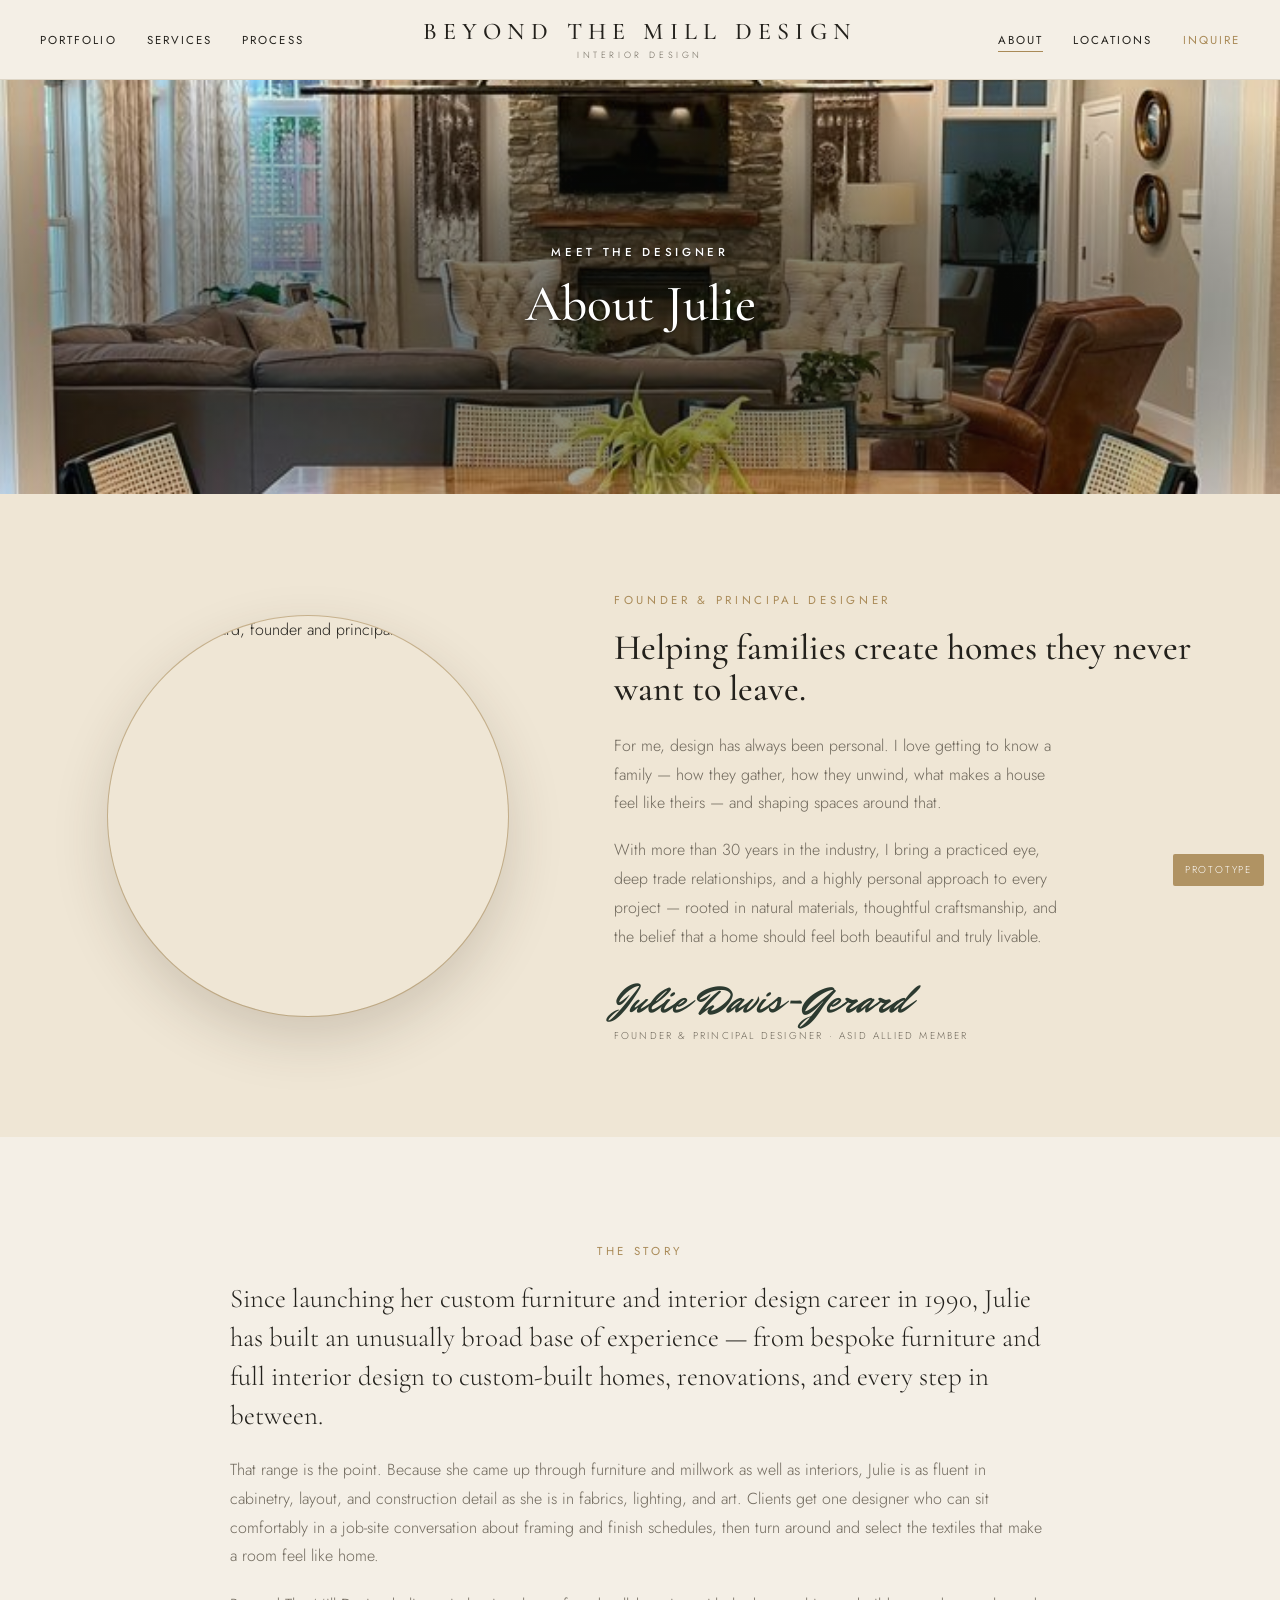
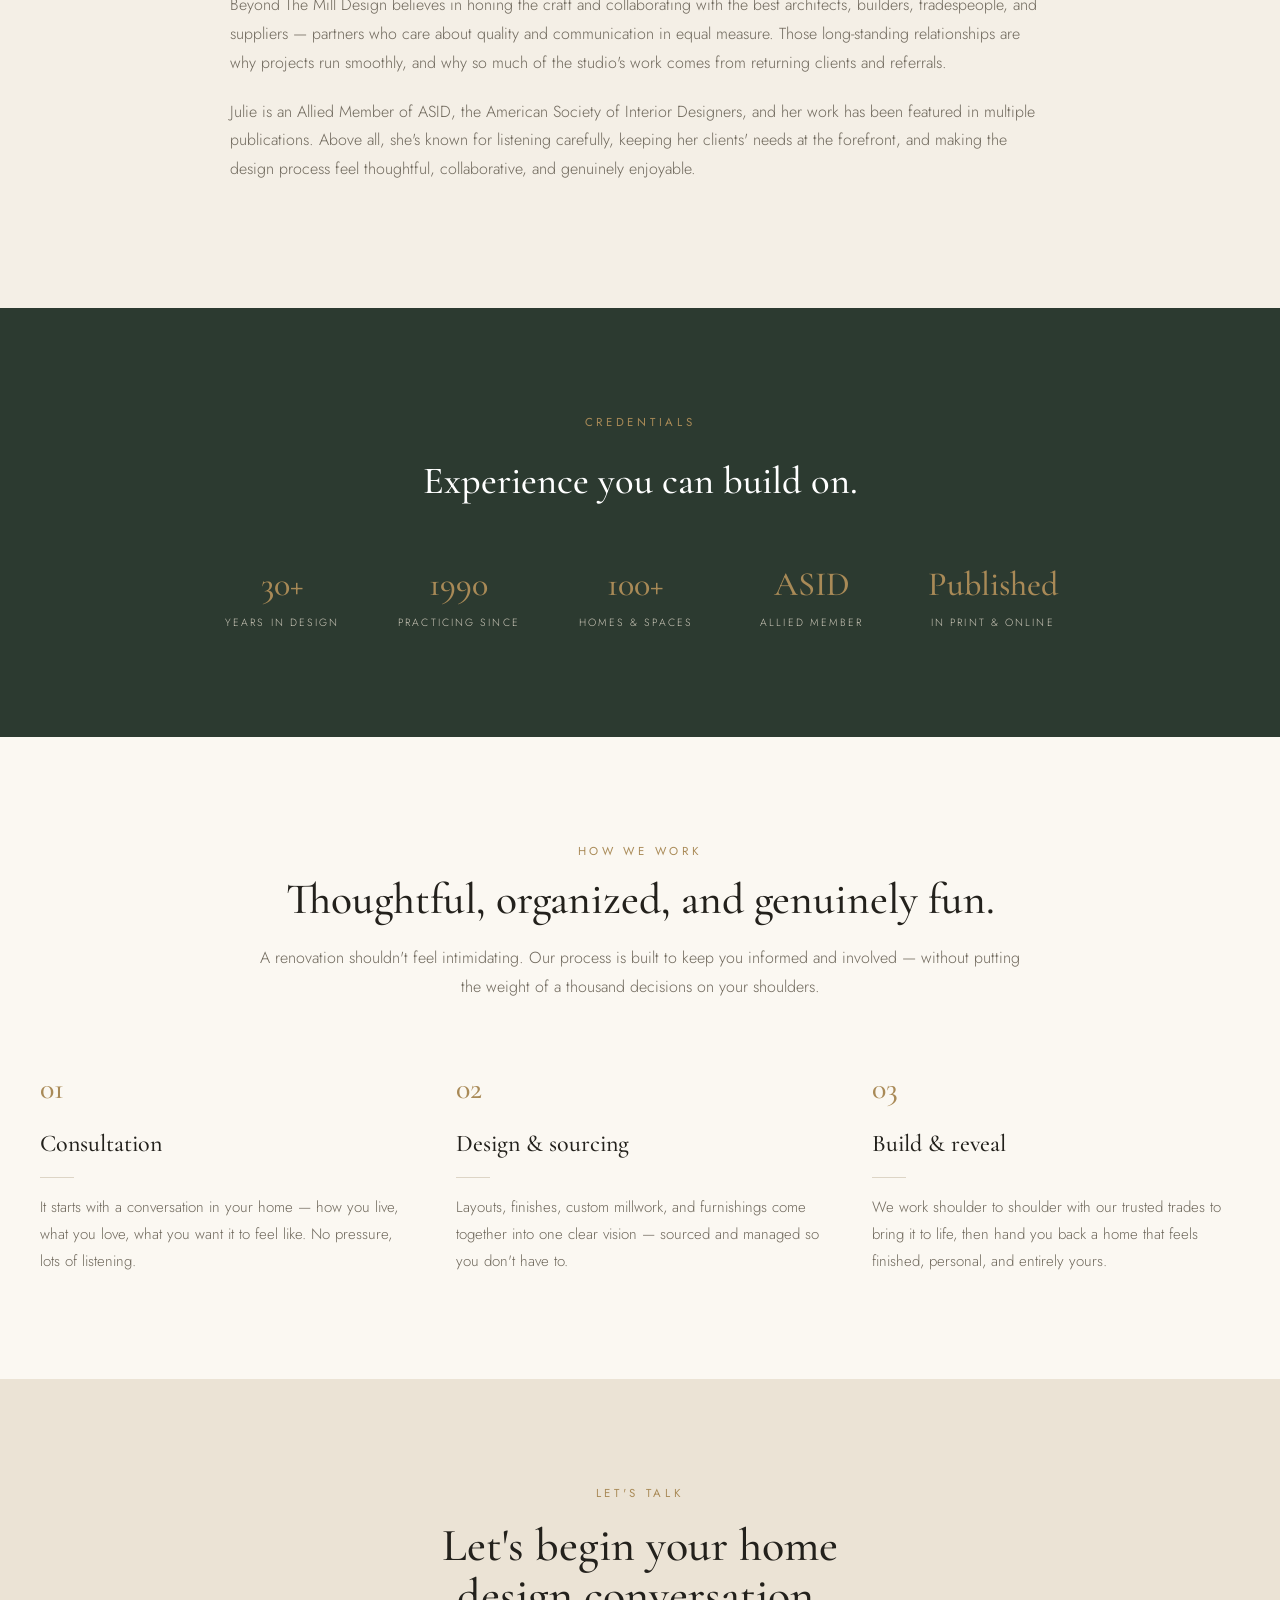
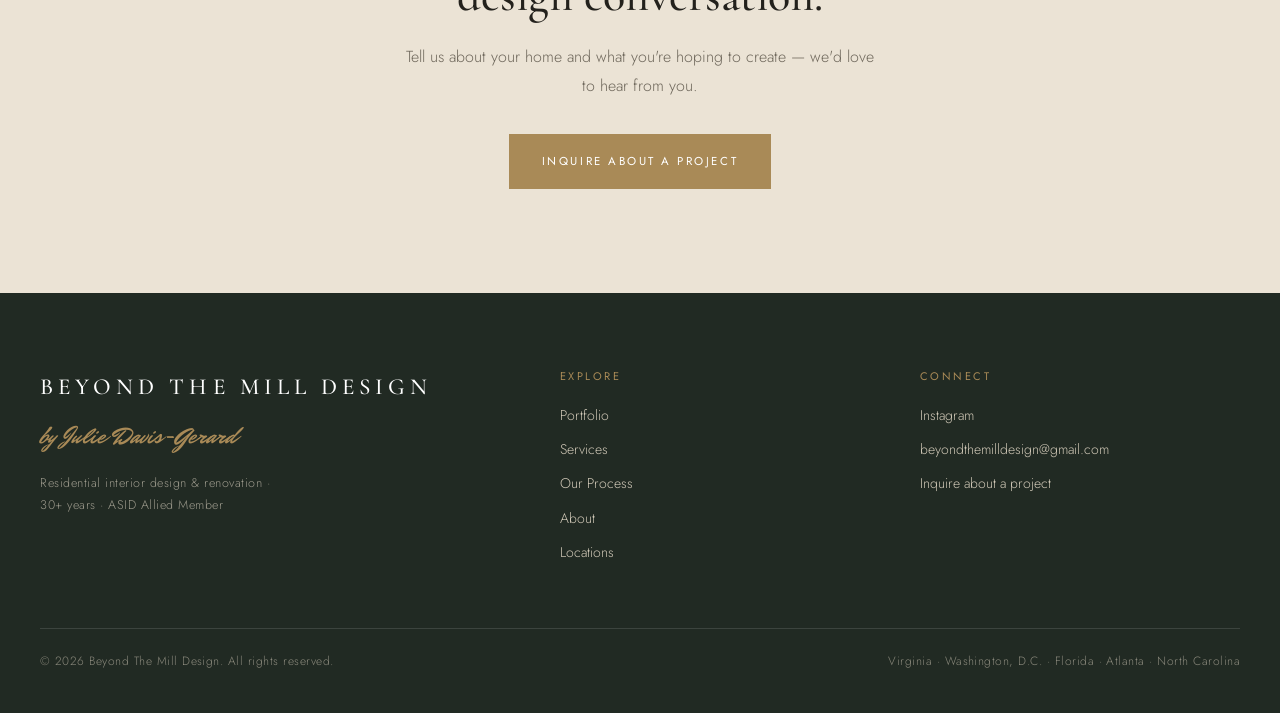
==== about.html @ 93b98fa6 "Full site build-out: Portfolio, Services, About, Contact pages + shared stylesheet Co-Authored-By: C" ====
<!DOCTYPE html>
<html lang="en">
<head>
<meta charset="utf-8" />
<meta name="viewport" content="width=device-width, initial-scale=1" />
<title>About Julie — Beyond The Mill Design</title>
<link rel="preconnect" href="https://fonts.googleapis.com">
<link rel="preconnect" href="https://fonts.gstatic.com" crossorigin>
<link href="https://fonts.googleapis.com/css2?family=Cormorant+Garamond:ital,wght@0,400;0,500;0,600;1,400;1,500&family=Jost:wght@300;400;500&family=Mr+Dafoe&display=swap" rel="stylesheet">
<link rel="stylesheet" href="styles.css">
</head>
<body>

<header>
  <nav class="nav">
    <ul>
      <li><a href="portfolio.html">Portfolio</a></li>
      <li><a href="services.html">Services</a></li>
      <li><a href="index.html#process">Process</a></li>
    </ul>
    <div class="brand"><a href="index.html">
      <div class="name">BEYOND THE MILL DESIGN</div>
      <div class="sub">Interior Design</div>
    </a></div>
    <ul class="right">
      <li><a class="active" href="about.html">About</a></li>
      <li><a href="index.html#locations">Locations</a></li>
      <li><a class="inq" href="contact.html">Inquire</a></li>
    </ul>
  </nav>
</header>

<div class="banner">
  <img src="img/feat-1.jpg" alt="Classic living and dining room with stone fireplace">
  <div class="scrim"></div>
  <div class="inner">
    <div class="eyebrow">Meet the designer</div>
    <h1 class="serif">About Julie</h1>
  </div>
</div>

<section class="meet">
  <div class="row">
    <div class="media">
      <div class="portrait"><img src="https://static.wixstatic.com/media/a0bb2b_3e01b8cb6d084d5195e353aed743e5ec~mv2.jpg/v1/fill/w_700,h_700,al_c,q_90,enc_avif,quality_auto/julie.jpg" alt="Julie Davis-Gerard, founder and principal designer"></div>
    </div>
    <div class="txt">
      <div class="eyebrow">Founder &amp; principal designer</div>
      <h2 class="serif">Helping families create homes they never want to leave.</h2>
      <p>For me, design has always been personal. I love getting to know a family — how they gather, how they unwind, what makes a house feel like theirs — and shaping spaces around that.</p>
      <p>With more than 30 years in the industry, I bring a practiced eye, deep trade relationships, and a highly personal approach to every project — rooted in natural materials, thoughtful craftsmanship, and the belief that a home should feel both beautiful and truly livable.</p>
      <div class="sig">Julie Davis-Gerard<small>Founder &amp; Principal Designer · ASID Allied Member</small></div>
    </div>
  </div>
</section>

<section class="services">
  <div class="narrow prose">
    <div class="eyebrow center" style="text-align:center">The story</div>
    <p class="lead-in" style="margin-top:18px">Since launching her custom furniture and interior design career in 1990, Julie has built an unusually broad base of experience — from bespoke furniture and full interior design to custom-built homes, renovations, and every step in between.</p>
    <p>That range is the point. Because she came up through furniture and millwork as well as interiors, Julie is as fluent in cabinetry, layout, and construction detail as she is in fabrics, lighting, and art. Clients get one designer who can sit comfortably in a job-site conversation about framing and finish schedules, then turn around and select the textiles that make a room feel like home.</p>
    <p>Beyond The Mill Design believes in honing the craft and collaborating with the best architects, builders, tradespeople, and suppliers — partners who care about quality and communication in equal measure. Those long-standing relationships are why projects run smoothly, and why so much of the studio's work comes from returning clients and referrals.</p>
    <p>Julie is an Allied Member of ASID, the American Society of Interior Designers, and her work has been featured in multiple publications. Above all, she's known for listening carefully, keeping her clients' needs at the forefront, and making the design process feel thoughtful, collaborative, and genuinely enjoyable.</p>
  </div>
</section>

<section class="cred">
  <div class="wrap">
    <div class="eyebrow">Credentials</div>
    <h2 class="serif">Experience you can build on.</h2>
    <div class="stats">
      <div class="stat"><div class="n serif">30+</div><div class="l">Years in design</div></div>
      <div class="stat"><div class="n serif">1990</div><div class="l">Practicing since</div></div>
      <div class="stat"><div class="n serif">100+</div><div class="l">Homes &amp; spaces</div></div>
      <div class="stat"><div class="n serif">ASID</div><div class="l">Allied member</div></div>
      <div class="stat"><div class="n serif">Published</div><div class="l">In print &amp; online</div></div>
    </div>
  </div>
</section>

<section class="process">
  <div class="wrap">
    <div class="sec-head">
      <div class="eyebrow">How we work</div>
      <h2 class="serif">Thoughtful, organized, and genuinely fun.</h2>
      <p>A renovation shouldn't feel intimidating. Our process is built to keep you informed and involved — without putting the weight of a thousand decisions on your shoulders.</p>
    </div>
    <div class="steps">
      <div class="step">
        <div class="no serif">01</div>
        <h3 class="serif">Consultation</h3>
        <div class="ln"></div>
        <p>It starts with a conversation in your home — how you live, what you love, what you want it to feel like. No pressure, lots of listening.</p>
      </div>
      <div class="step">
        <div class="no serif">02</div>
        <h3 class="serif">Design &amp; sourcing</h3>
        <div class="ln"></div>
        <p>Layouts, finishes, custom millwork, and furnishings come together into one clear vision — sourced and managed so you don't have to.</p>
      </div>
      <div class="step">
        <div class="no serif">03</div>
        <h3 class="serif">Build &amp; reveal</h3>
        <div class="ln"></div>
        <p>We work shoulder to shoulder with our trusted trades to bring it to life, then hand you back a home that feels finished, personal, and entirely yours.</p>
      </div>
    </div>
  </div>
</section>

<section class="cta">
  <div class="wrap">
    <div class="eyebrow">Let's talk</div>
    <h2 class="serif">Let's begin your home design conversation.</h2>
    <p>Tell us about your home and what you're hoping to create — we'd love to hear from you.</p>
    <a class="btn fill" href="contact.html">Inquire About a Project</a>
  </div>
</section>

<footer>
  <div class="fgrid">
    <div>
      <div class="name">BEYOND THE MILL DESIGN</div>
      <div class="by">by Julie Davis-Gerard</div>
      <div class="tag">Residential interior design &amp; renovation · 30+ years · ASID Allied Member</div>
    </div>
    <div>
      <h4>Explore</h4>
      <a href="portfolio.html">Portfolio</a>
      <a href="services.html">Services</a>
      <a href="index.html#process">Our Process</a>
      <a href="about.html">About</a>
      <a href="index.html#locations">Locations</a>
    </div>
    <div>
      <h4>Connect</h4>
      <a href="#">Instagram</a>
      <a href="mailto:beyondthemilldesign@gmail.com">beyondthemilldesign@gmail.com</a>
      <a href="contact.html">Inquire about a project</a>
    </div>
  </div>
  <div class="fbar">
    <span>© 2026 Beyond The Mill Design. All rights reserved.</span>
    <span>Virginia · Washington, D.C. · Florida · Atlanta · North Carolina</span>
  </div>
</footer>

<div class="badge">Prototype</div>

</body>
</html>
---- styles.css ----
:root{
  --cream:#F4EFE6; --cream2:#EBE3D5; --paper:#FBF8F2;
  --ink:#23211C; --muted:#6F685C; --line:#DDD5C6;
  --ever:#2C3A30; --ever-deep:#212A23; --brass:#A98A57;
}
*{box-sizing:border-box;margin:0;padding:0}
html{scroll-behavior:smooth}
body{background:var(--cream);color:var(--ink);font-family:'Jost',sans-serif;font-weight:300;line-height:1.8;-webkit-font-smoothing:antialiased}
img{display:block;width:100%;height:100%;object-fit:cover}
.serif{font-family:'Cormorant Garamond',Georgia,serif}
.eyebrow{font-family:'Jost',sans-serif;font-weight:400;text-transform:uppercase;letter-spacing:.32em;font-size:11.5px;color:var(--brass)}
.btn{display:inline-block;font-family:'Jost',sans-serif;font-weight:400;text-transform:uppercase;letter-spacing:.22em;font-size:11.5px;padding:16px 32px;border:1px solid var(--ink);color:var(--ink);text-decoration:none;background:transparent;transition:.35s;cursor:pointer}
.btn:hover{background:var(--ink);color:var(--cream)}
.btn.light{border-color:rgba(255,255,255,.85);color:#fff}
.btn.light:hover{background:#fff;color:var(--ink)}
.btn.fill{background:var(--brass);border-color:var(--brass);color:#fff}
.btn.fill:hover{background:transparent;color:#fff;border-color:#fff}
.btn.fill.dark:hover{color:var(--ever);background:#fff;border-color:#fff}
.btn.solid{background:var(--ever);border-color:var(--ever);color:#fff}
.btn.solid:hover{background:transparent;color:var(--ever)}

/* HEADER */
header{position:sticky;top:0;z-index:50;background:rgba(244,239,230,.97);border-bottom:1px solid var(--line)}
.nav{display:grid;grid-template-columns:1fr auto 1fr;align-items:center;max-width:1320px;margin:0 auto;padding:20px 40px}
.nav ul{list-style:none;display:flex;gap:30px}
.nav a{font-family:'Jost',sans-serif;font-weight:400;text-transform:uppercase;letter-spacing:.18em;font-size:11.5px;color:var(--ink);text-decoration:none;padding-bottom:3px;border-bottom:1px solid transparent;transition:.3s}
.nav a:hover{border-color:var(--brass);color:var(--ever)}
.nav a.inq{color:var(--brass)}
.nav a.active{border-color:var(--brass)}
.nav .right{justify-content:flex-end}
.brand{text-align:center;line-height:1}
.brand a{text-decoration:none;color:inherit}
.brand .name{font-family:'Cormorant Garamond',serif;font-weight:500;font-size:24px;letter-spacing:.26em;color:var(--ink);white-space:nowrap}
.brand .sub{font-family:'Jost',sans-serif;font-weight:300;text-transform:uppercase;letter-spacing:.4em;font-size:9px;color:var(--muted);margin-top:6px}

/* HOME HERO */
.hero{position:relative;height:92vh;min-height:620px}
.hero img{position:absolute;inset:0}
.hero .scrim{position:absolute;inset:0;background:radial-gradient(ellipse 82% 60% at 50% 74%,rgba(13,15,11,.6) 0%,rgba(13,15,11,.46) 34%,rgba(13,15,11,.2) 60%,rgba(13,15,11,0) 80%)}
.hero .inner{position:absolute;left:0;right:0;bottom:8%;text-align:center;color:#fff;padding:0 24px}
.hero .eyebrow{color:#fff;font-weight:500;text-shadow:0 1px 3px rgba(0,0,0,.75),0 0 16px rgba(0,0,0,.75)}
.hero h1{font-family:'Cormorant Garamond',serif;font-weight:500;font-size:clamp(30px,3.8vw,50px);line-height:1.15;margin:16px auto 26px;max-width:19ch;text-shadow:0 0 2px rgba(0,0,0,.55),0 1px 3px rgba(0,0,0,.6),0 0 24px rgba(0,0,0,.6)}
.hero .ctas{display:flex;gap:16px;justify-content:center;flex-wrap:wrap}

/* PAGE BANNER (interior pages) */
.banner{position:relative;height:46vh;min-height:340px}
.banner img{position:absolute;inset:0}
.banner .scrim{position:absolute;inset:0;background:radial-gradient(ellipse 85% 75% at 50% 60%,rgba(13,15,11,.62) 0%,rgba(13,15,11,.45) 40%,rgba(13,15,11,.18) 70%,rgba(13,15,11,0) 90%)}
.banner .inner{position:absolute;inset:0;display:flex;flex-direction:column;align-items:center;justify-content:center;text-align:center;color:#fff;padding:0 24px}
.banner .eyebrow{color:#fff;font-weight:500;text-shadow:0 1px 3px rgba(0,0,0,.75),0 0 16px rgba(0,0,0,.7)}
.banner h1{font-family:'Cormorant Garamond',serif;font-weight:500;font-size:clamp(32px,4vw,54px);line-height:1.1;margin-top:14px;text-shadow:0 1px 3px rgba(0,0,0,.55),0 0 24px rgba(0,0,0,.55)}

/* SECTION SHELL */
section{padding:104px 40px}
.wrap{max-width:1240px;margin:0 auto}
.narrow{max-width:820px;margin:0 auto}
.center{text-align:center}
.sec-head{text-align:center;max-width:780px;margin:0 auto 60px}
.sec-head h2{font-family:'Cormorant Garamond',serif;font-weight:500;font-size:clamp(30px,3.4vw,46px);line-height:1.12;margin-top:14px}
.sec-head p{color:var(--muted);font-size:16px;margin-top:20px}

/* INTRO (home) */
.intro{background:var(--cream)}
.intro .split{display:grid;grid-template-columns:minmax(0,1fr) minmax(0,1.08fr);gap:56px;align-items:center;max-width:1180px;margin:0 auto}
.intro .lead{text-align:left}
.intro .collage{display:grid;grid-template-columns:minmax(0,1fr) minmax(0,1fr);grid-template-rows:206px 206px;gap:14px}
.intro .collage .tall{grid-row:1 / span 2}
.intro .statement{font-family:'Cormorant Garamond',serif;font-weight:400;font-size:clamp(24px,2.5vw,35px);line-height:1.34;margin:18px 0 0}
.intro p.body{margin:22px 0 0;color:var(--muted);font-size:16px}
.rule{width:46px;height:1px;background:var(--brass);margin:30px 0 0}

/* PROJECT CARDS */
.featured{background:var(--paper)}
.grid3{display:grid;grid-template-columns:repeat(3,minmax(0,1fr));gap:26px}
.card{position:relative;overflow:hidden}
.card .ph{position:relative;aspect-ratio:4/5;overflow:hidden}
.card .ph img{transition:transform 1.1s ease}
.card:hover .ph img{transform:scale(1.05)}
.card .label{position:absolute;left:18px;right:18px;bottom:18px;background:rgba(33,42,35,.82);color:#fff;padding:15px 20px;display:flex;justify-content:space-between;align-items:center;gap:12px}
.card .label .nm{font-family:'Cormorant Garamond',serif;font-size:21px;font-weight:500;line-height:1.1}
.card .label .vp{font-family:'Jost',sans-serif;text-transform:uppercase;letter-spacing:.18em;font-size:10px;color:rgba(255,255,255,.85);white-space:nowrap}
.card .place{font-family:'Jost',sans-serif;text-transform:uppercase;letter-spacing:.22em;font-size:11px;color:var(--muted);margin-top:16px;text-align:center}

/* SERVICES */
.services{background:var(--cream)}
.svc-grid{display:grid;grid-template-columns:repeat(auto-fit,minmax(240px,1fr));gap:34px 40px;margin-top:8px}
.svc h3{font-family:'Cormorant Garamond',serif;font-weight:500;font-size:23px;margin-bottom:4px}
.svc .ln{width:30px;height:1px;background:var(--brass);margin:12px 0 14px}
.svc p{color:var(--muted);font-size:15px}
.svc-row{display:grid;grid-template-columns:minmax(0,1fr) minmax(0,1fr);gap:56px;align-items:center;margin-bottom:80px}
.svc-row:last-child{margin-bottom:0}
.svc-row.flip .media{order:2}
.svc-row .media{aspect-ratio:4/3;overflow:hidden}
.svc-row h3{font-family:'Cormorant Garamond',serif;font-weight:500;font-size:clamp(24px,2.4vw,32px);margin:14px 0 0}
.svc-row p{color:var(--muted);font-size:16px;margin-top:18px}
.svc-row ul{list-style:none;margin-top:20px}
.svc-row li{color:var(--muted);font-size:15px;padding-left:20px;position:relative;margin-bottom:8px}
.svc-row li::before{content:"";position:absolute;left:0;top:13px;width:9px;height:1px;background:var(--brass)}

/* CREDIBILITY */
.cred{background:var(--ever);color:#EFE7D7;text-align:center}
.cred .eyebrow{color:var(--brass)}
.cred h2{font-family:'Cormorant Garamond',serif;font-weight:500;font-size:clamp(28px,3vw,40px);color:#fff;margin:14px 0 0}
.stats{display:flex;flex-wrap:wrap;justify-content:center;gap:40px 56px;margin-top:52px}
.stat{min-width:120px}
.stat .n{font-family:'Cormorant Garamond',serif;font-weight:500;font-size:34px;color:var(--brass);line-height:1}
.stat .l{font-family:'Jost',sans-serif;text-transform:uppercase;letter-spacing:.2em;font-size:10.5px;color:rgba(239,231,215,.82);margin-top:12px}

/* MEET / ABOUT */
.meet{background:#EFE6D5;padding:96px 40px}
.meet .row{display:grid;grid-template-columns:0.9fr 1.1fr;align-items:center;gap:5%;max-width:1160px;margin:0 auto}
.meet .media{display:flex;justify-content:center}
.meet .portrait{width:min(400px,82%);aspect-ratio:1;border-radius:50%;overflow:hidden;box-shadow:0 0 0 1px rgba(169,138,87,.55),0 22px 55px rgba(60,45,25,.18)}
.meet .txt{display:flex;flex-direction:column;justify-content:center;padding:0}
.meet .txt h2{font-family:'Cormorant Garamond',serif;font-weight:500;font-size:clamp(28px,2.8vw,40px);line-height:1.16;margin:16px 0 22px}
.meet .txt p{color:var(--muted);font-size:16px;margin-bottom:18px;max-width:50ch}
.meet .sig{font-family:'Mr Dafoe',cursive;font-size:40px;color:var(--ever);margin-top:12px;line-height:1}
.meet .sig small{display:block;font-family:'Jost',sans-serif;font-style:normal;text-transform:uppercase;letter-spacing:.22em;font-size:10px;color:var(--muted);margin-top:10px}
.prose p{color:var(--muted);font-size:16px;margin-bottom:20px}
.prose p.lead-in{font-family:'Cormorant Garamond',serif;font-size:clamp(21px,2.1vw,28px);line-height:1.45;color:var(--ink)}

/* PROCESS */
.process{background:var(--paper)}
.steps{display:grid;grid-template-columns:repeat(3,minmax(0,1fr));gap:48px;margin-top:8px}
.step .no{font-family:'Cormorant Garamond',serif;font-size:30px;color:var(--brass);font-weight:500}
.step h3{font-family:'Cormorant Garamond',serif;font-weight:500;font-size:24px;margin:6px 0 12px}
.step .ln{width:34px;height:1px;background:var(--line);margin:0 0 16px}
.step p{color:var(--muted);font-size:15px}

/* LOCATIONS */
.where{background:var(--ever);color:#EFE7D7;text-align:center}
.where .eyebrow{color:var(--brass)}
.where h2{font-family:'Cormorant Garamond',serif;font-weight:500;font-size:clamp(30px,3.4vw,46px);margin:16px 0 26px;color:#fff}
.where p{max-width:64ch;margin:0 auto;color:rgba(239,231,215,.82);font-size:16px}
.regions{display:flex;flex-wrap:nowrap;justify-content:center;gap:0 clamp(18px,2.2vw,32px);margin:42px auto 36px;max-width:none}
.regions span{font-family:'Cormorant Garamond',serif;font-size:clamp(15px,1.5vw,21px);color:#fff;position:relative;white-space:nowrap}
.regions span:not(:last-child)::after{content:"·";position:absolute;right:calc(clamp(18px,2.2vw,32px) * -0.5);color:var(--brass)}
.where .fine{font-size:12.5px;letter-spacing:.04em;color:rgba(239,231,215,.6);margin:0 auto;text-transform:none}

/* CTA */
.cta{background:var(--cream2);text-align:center}
.cta h2{font-family:'Cormorant Garamond',serif;font-weight:500;font-size:clamp(30px,3.6vw,48px);line-height:1.1;max-width:18ch;margin:16px auto 0}
.cta p{color:var(--muted);font-size:16px;max-width:52ch;margin:22px auto 34px}

/* CONTACT FORM */
.contact-grid{display:grid;grid-template-columns:minmax(0,1.15fr) minmax(0,.85fr);gap:64px;align-items:start}
.field{margin-bottom:22px}
.field label{display:block;font-family:'Jost',sans-serif;text-transform:uppercase;letter-spacing:.2em;font-size:10.5px;color:var(--muted);margin-bottom:9px}
.field input,.field select,.field textarea{width:100%;font-family:'Jost',sans-serif;font-weight:300;font-size:15px;color:var(--ink);background:var(--paper);border:1px solid var(--line);padding:13px 15px;outline:none;transition:.25s}
.field input:focus,.field select:focus,.field textarea:focus{border-color:var(--brass);background:#fff}
.field textarea{min-height:140px;resize:vertical}
.field-row{display:grid;grid-template-columns:1fr 1fr;gap:20px}
.info-block{margin-bottom:32px}
.info-block h4{font-family:'Jost',sans-serif;font-weight:400;text-transform:uppercase;letter-spacing:.22em;font-size:11px;color:var(--brass);margin-bottom:10px}
.info-block p,.info-block a{color:var(--muted);font-size:15px;text-decoration:none;display:block}
.info-block a:hover{color:var(--ever)}
.form-note{font-size:12.5px;color:var(--muted);margin-top:14px}

/* FOOTER */
footer{background:var(--ever-deep);color:#CFC7B6;padding:74px 40px 40px}
.fgrid{max-width:1240px;margin:0 auto;display:grid;grid-template-columns:1.5fr 1fr 1fr;gap:40px;align-items:start}
footer .name{font-family:'Cormorant Garamond',serif;font-weight:500;font-size:23px;letter-spacing:.22em;color:#fff}
footer .by{font-family:'Mr Dafoe',cursive;font-size:24px;color:var(--brass);margin-top:6px}
footer .tag{font-size:12.5px;letter-spacing:.04em;color:rgba(207,199,182,.7);margin-top:14px;max-width:34ch}
footer h4{font-family:'Jost',sans-serif;font-weight:400;text-transform:uppercase;letter-spacing:.22em;font-size:11px;color:var(--brass);margin-bottom:16px}
footer a{display:block;color:#CFC7B6;text-decoration:none;font-size:14px;margin-bottom:9px;transition:.3s}
footer a:hover{color:#fff}
.fbar{max-width:1240px;margin:54px auto 0;padding-top:22px;border-top:1px solid rgba(255,255,255,.12);display:flex;justify-content:space-between;gap:16px;font-size:12px;color:rgba(207,199,182,.6);letter-spacing:.04em}
.badge{position:fixed;bottom:14px;right:16px;z-index:99;background:var(--brass);color:#fff;font-family:'Jost',sans-serif;font-size:10px;letter-spacing:.18em;text-transform:uppercase;padding:7px 12px;border-radius:2px;opacity:.9}

@media(max-width:900px){
  .contact-grid{grid-template-columns:1fr;gap:44px}
  .svc-row{grid-template-columns:1fr;gap:28px;margin-bottom:56px}
  .svc-row.flip .media{order:0}
}
@media(max-width:860px){
  .intro .split,.meet .row{grid-template-columns:1fr}
  .intro .collage{margin-top:32px}
  .grid3,.steps{grid-template-columns:1fr}
  .nav{grid-template-columns:auto 1fr;gap:14px}
  .nav ul:first-child{display:none}
  .field-row{grid-template-columns:1fr}
}
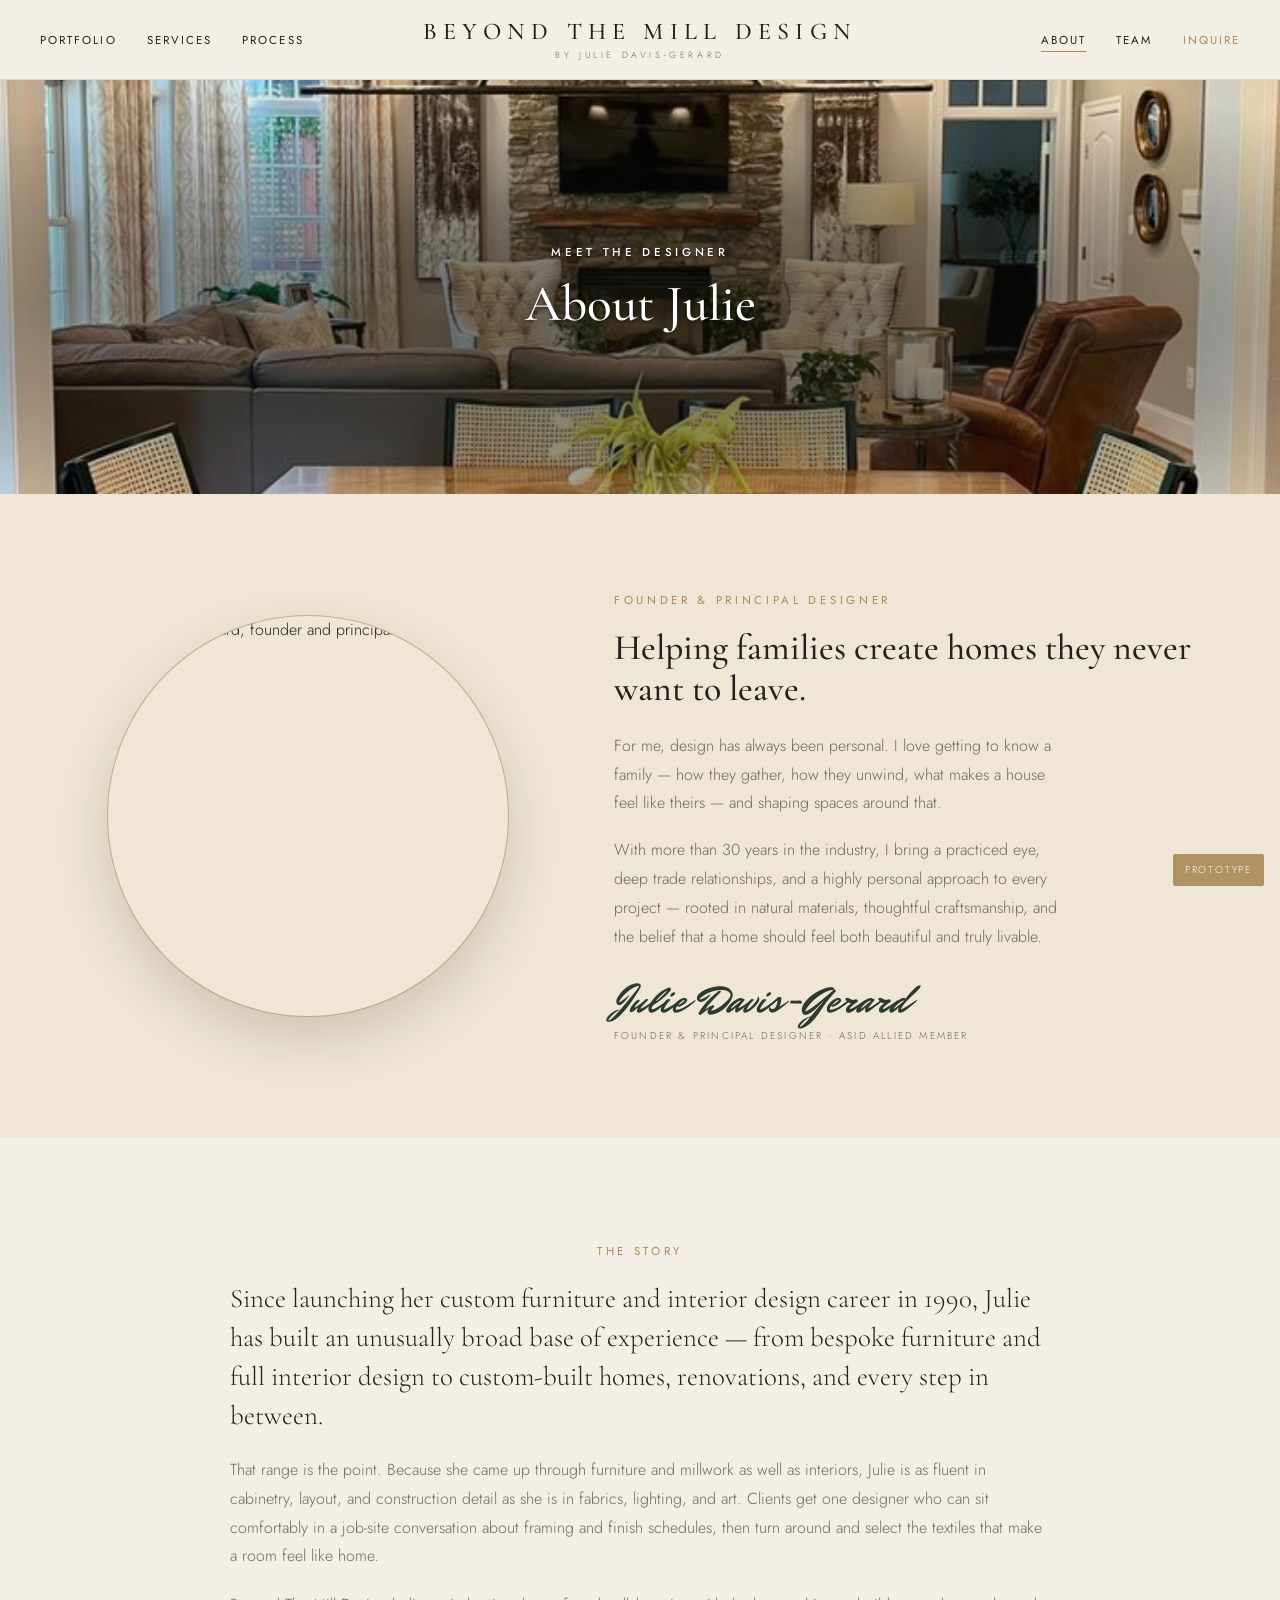
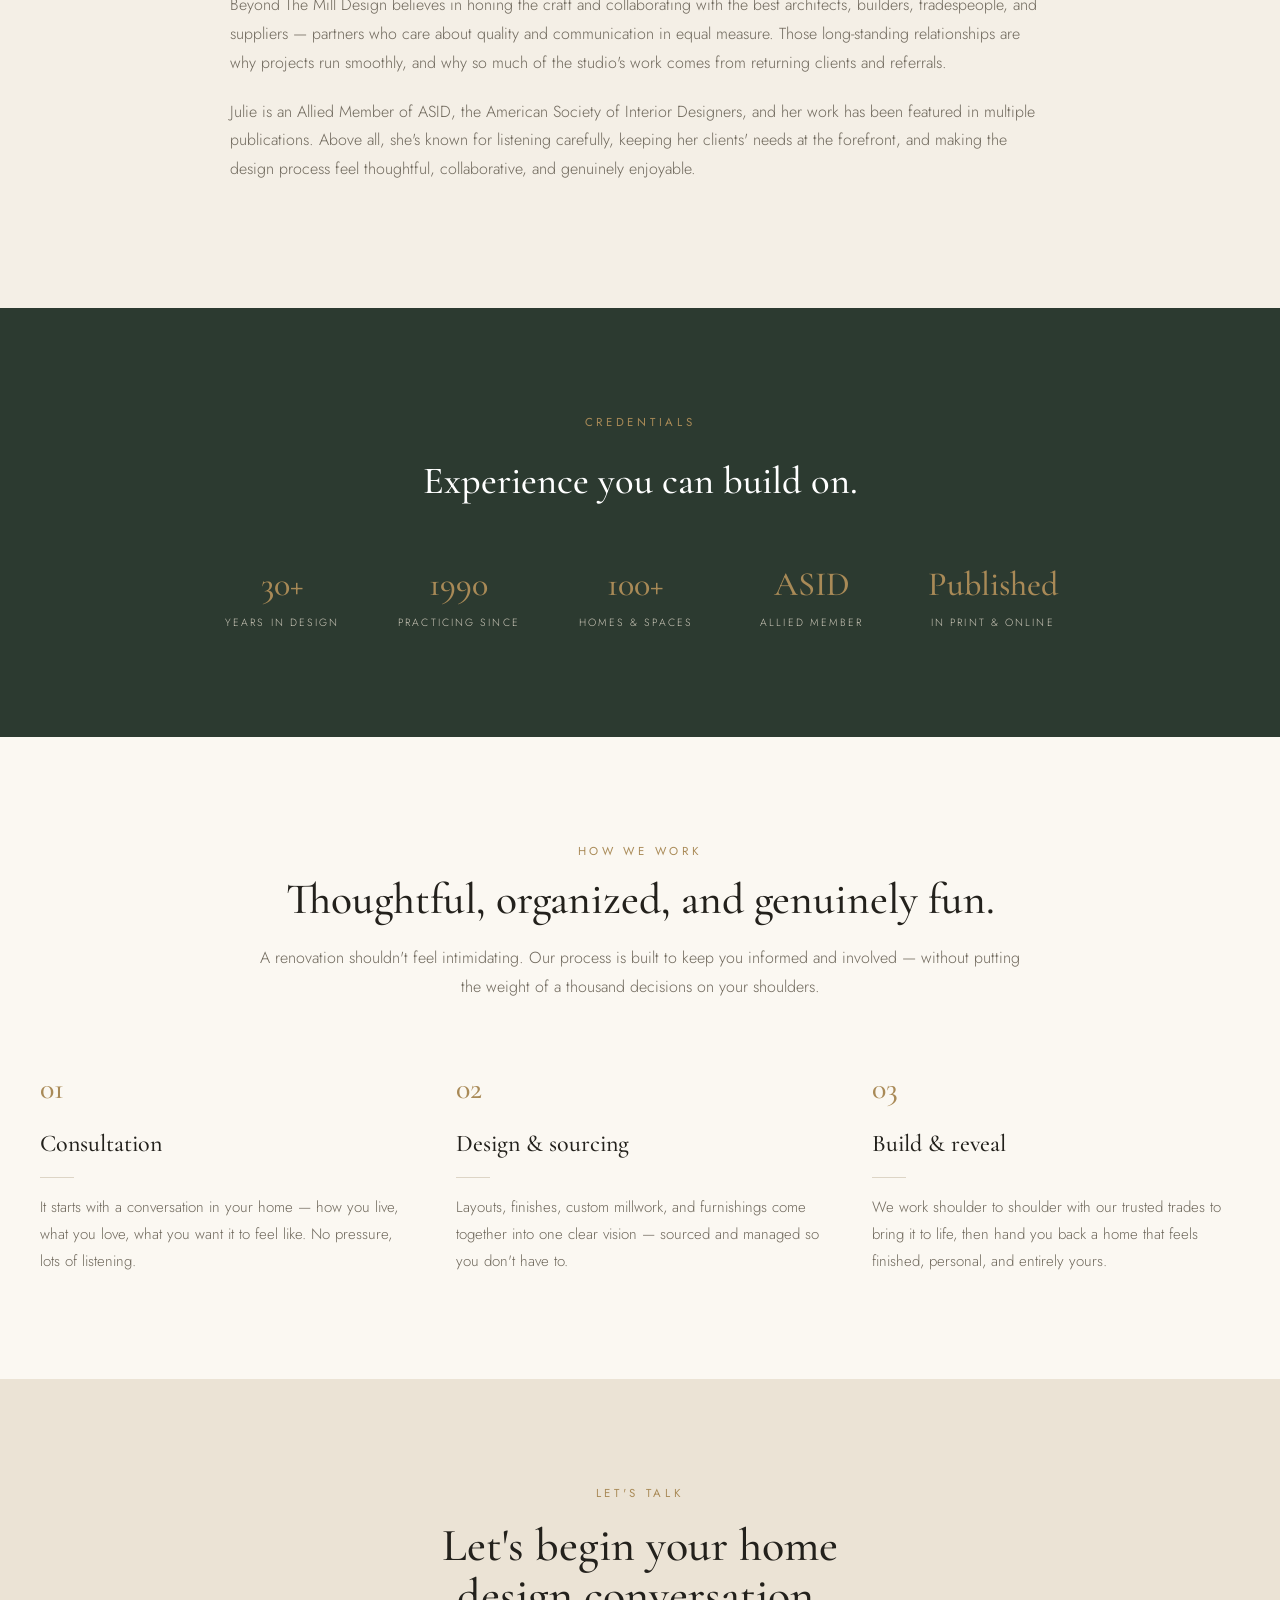
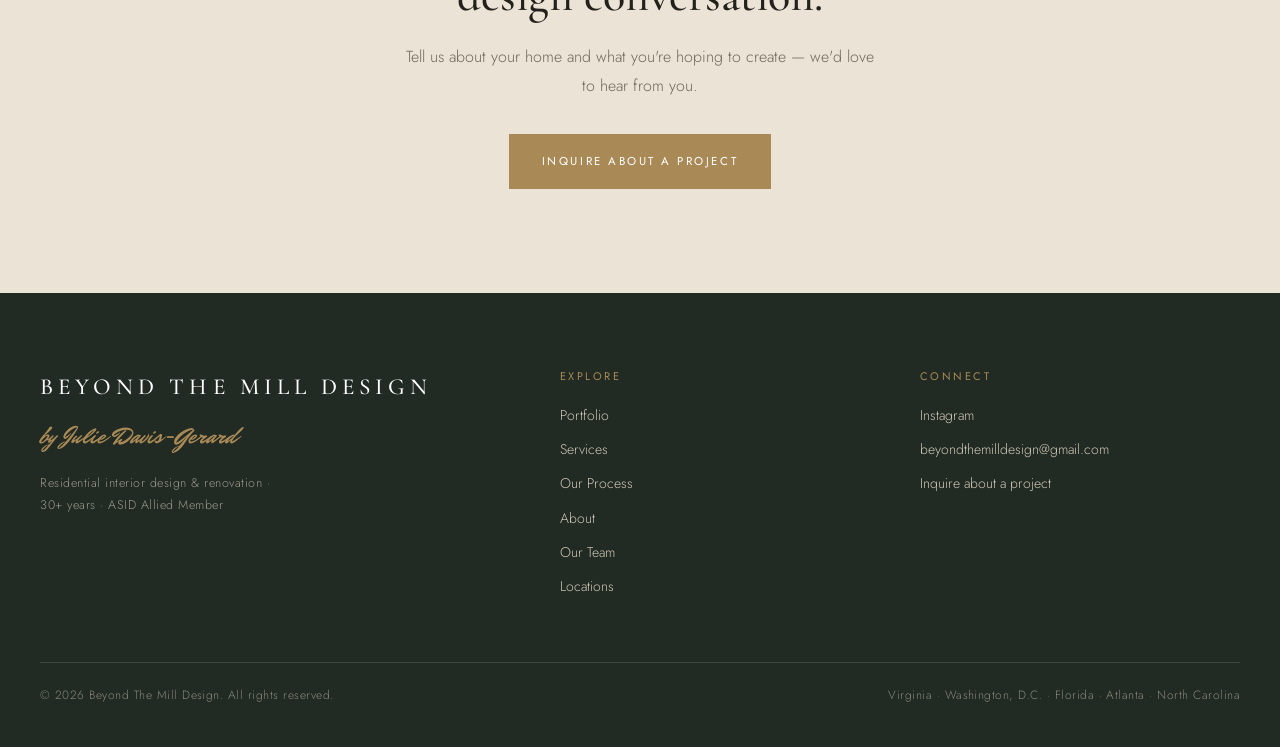
==== commit 99b42111: "Add Team page, 3 project pages; captions below photos; brand + contact form per Julie's update doc C" ====
--- a/about.html
+++ b/about.html
@@ -20,11 +20,11 @@
     </ul>
     <div class="brand"><a href="index.html">
       <div class="name">BEYOND THE MILL DESIGN</div>
-      <div class="sub">Interior Design</div>
+      <div class="sub">by Julie Davis-Gerard</div>
     </a></div>
     <ul class="right">
       <li><a class="active" href="about.html">About</a></li>
-      <li><a href="index.html#locations">Locations</a></li>
+      <li><a href="team.html">Team</a></li>
       <li><a class="inq" href="contact.html">Inquire</a></li>
     </ul>
   </nav>
@@ -130,6 +130,7 @@
       <a href="services.html">Services</a>
       <a href="index.html#process">Our Process</a>
       <a href="about.html">About</a>
+      <a href="team.html">Our Team</a>
       <a href="index.html#locations">Locations</a>
     </div>
     <div>
--- a/styles.css
+++ b/styles.css
@@ -181,3 +181,35 @@
   .nav ul:first-child{display:none}
   .field-row{grid-template-columns:1fr}
 }
+
+/* PROJECT GALLERY */
+.gallery{display:grid;grid-template-columns:repeat(2,minmax(0,1fr));gap:20px}
+.gallery figure{margin:0}
+.gallery figure img{aspect-ratio:4/3}
+.gallery .full{grid-column:1 / -1}
+.gallery .full img{aspect-ratio:16/9}
+.gallery figcaption{font-family:'Jost',sans-serif;text-transform:uppercase;letter-spacing:.2em;font-size:10.5px;color:var(--muted);margin-top:10px}
+.proj-meta{display:flex;flex-wrap:wrap;gap:26px 60px;margin:0 auto 60px;padding:28px 0;border-top:1px solid var(--line);border-bottom:1px solid var(--line);max-width:900px}
+.proj-meta h4{font-family:'Jost',sans-serif;font-weight:400;text-transform:uppercase;letter-spacing:.22em;font-size:10.5px;color:var(--brass);margin-bottom:7px}
+.proj-meta p{font-size:15px;color:var(--ink)}
+@media(max-width:760px){.gallery{grid-template-columns:1fr}}
+
+/* PORTFOLIO CARDS — caption below image (no text over photos) */
+.grid-proj{display:grid;grid-template-columns:repeat(auto-fit,minmax(300px,1fr));gap:46px 30px}
+.pcard{display:block;text-decoration:none;color:inherit}
+.pcard .ph{aspect-ratio:4/3;overflow:hidden}
+.pcard .ph img{transition:transform 1.1s ease}
+.pcard:hover .ph img{transform:scale(1.04)}
+.pcard .nm{font-family:'Cormorant Garamond',serif;font-size:25px;font-weight:500;line-height:1.15;margin-top:20px}
+.pcard .meta{font-family:'Jost',sans-serif;text-transform:uppercase;letter-spacing:.22em;font-size:10.5px;color:var(--brass);margin-top:9px}
+.pcard .desc{color:var(--muted);font-size:14.5px;margin-top:12px}
+.pcard .more{font-family:'Jost',sans-serif;text-transform:uppercase;letter-spacing:.2em;font-size:10.5px;color:var(--ever);margin-top:15px;display:inline-block;border-bottom:1px solid var(--brass);padding-bottom:3px}
+.pcard:hover .more{color:var(--brass)}
+
+/* TEAM */
+.team-grid{display:grid;grid-template-columns:repeat(auto-fit,minmax(270px,1fr));gap:60px 44px}
+.team-card{text-align:center}
+.team-card .ph{width:min(230px,78%);aspect-ratio:1;border-radius:50%;overflow:hidden;margin:0 auto 24px;box-shadow:0 0 0 1px rgba(169,138,87,.5),0 18px 45px rgba(60,45,25,.15)}
+.team-card h3{font-family:'Cormorant Garamond',serif;font-weight:500;font-size:26px}
+.team-card .role{font-family:'Jost',sans-serif;text-transform:uppercase;letter-spacing:.22em;font-size:10.5px;color:var(--brass);margin-top:9px}
+.team-card p{color:var(--muted);font-size:14.5px;margin-top:18px;text-align:left}
